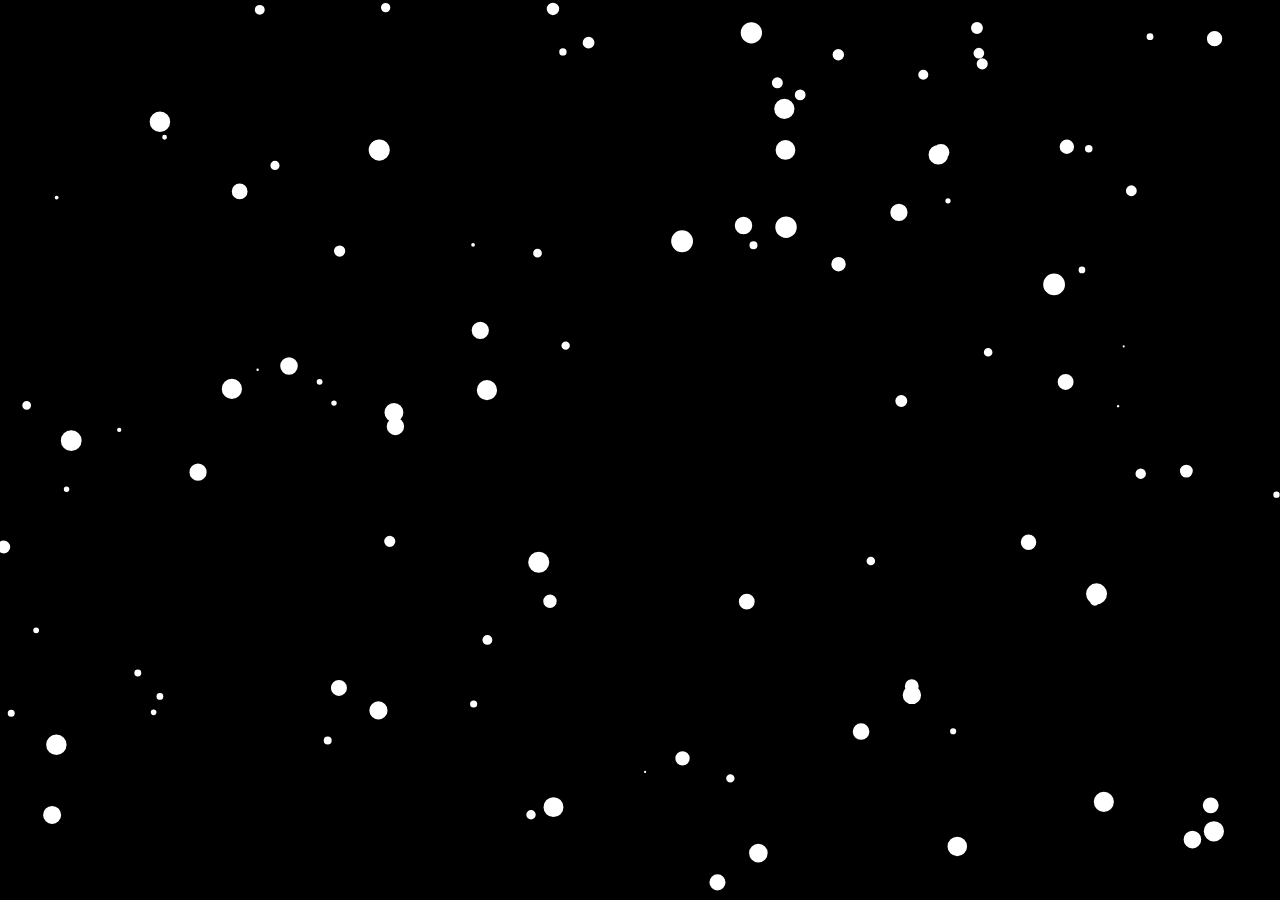
==== index.html @ 78fd3135 "first commit" ====
<!DOCTYPE html>
<html>

    <head>
        <meta charset="utf-8" />
        <title>Home page of MR. liujun </title>
        <script src="js/jquery-1.8.3.min.js"></script>
        <style type="text/css">
            * {
                margin: 0;
                padding: 0;
            }
            
            #mycanvas {
                background: black;
            }
        </style>
    </head>

    <body>
        <canvas id="mycanvas">
            您的浏览器不支持canvas画布
        </canvas>
        <script>
            //获取mycanvas画布
            var can = document.getElementById("mycanvas");
            var ctx = can.getContext("2d");
            //画布宽度
            var wid = window.innerWidth;
            //画布高度
            var hei = window.innerHeight;
            can.width = wid;
            can.height = hei;
            //雪花数目
            var snow = 100;
            //雪花坐标、半径
            var arr = []; //保存各圆坐标及半径
            for (var i = 0; i < snow; i++) {
                arr.push({
                    x: Math.random() * wid,
                    y: Math.random() * hei,
                    r: Math.random() * 10 + 1
                })
            }
            //画雪花
            function DrawSnow() {
                ctx.clearRect(0, 0, wid, hei);
                ctx.fillStyle = "white";
                ctx.beginPath();
                for (var i = 0; i < snow; i++) {
                    var p = arr[i];
                    ctx.moveTo(p.x, p.y);
                    ctx.arc(p.x, p.y, p.r, 0, 2 * Math.PI, false);
                }
                ctx.fill();
                SnowFall();
                ctx.closePath();
            }
            //雪花飘落
            function SnowFall() {
                for (var i = 0; i < snow; i++) {
                    var p = arr[i];
                    p.y += Math.random() * 2 + 1;
                    if (p.y > hei) {
                        p.y = 0;
                    }
                    p.x += Math.random() * 2 + 1;
                    if (p.x > wid) {
                        p.x = 0;
                    }
                }
            }
            setInterval(DrawSnow, 50);
        </script>
    </body>

</html>
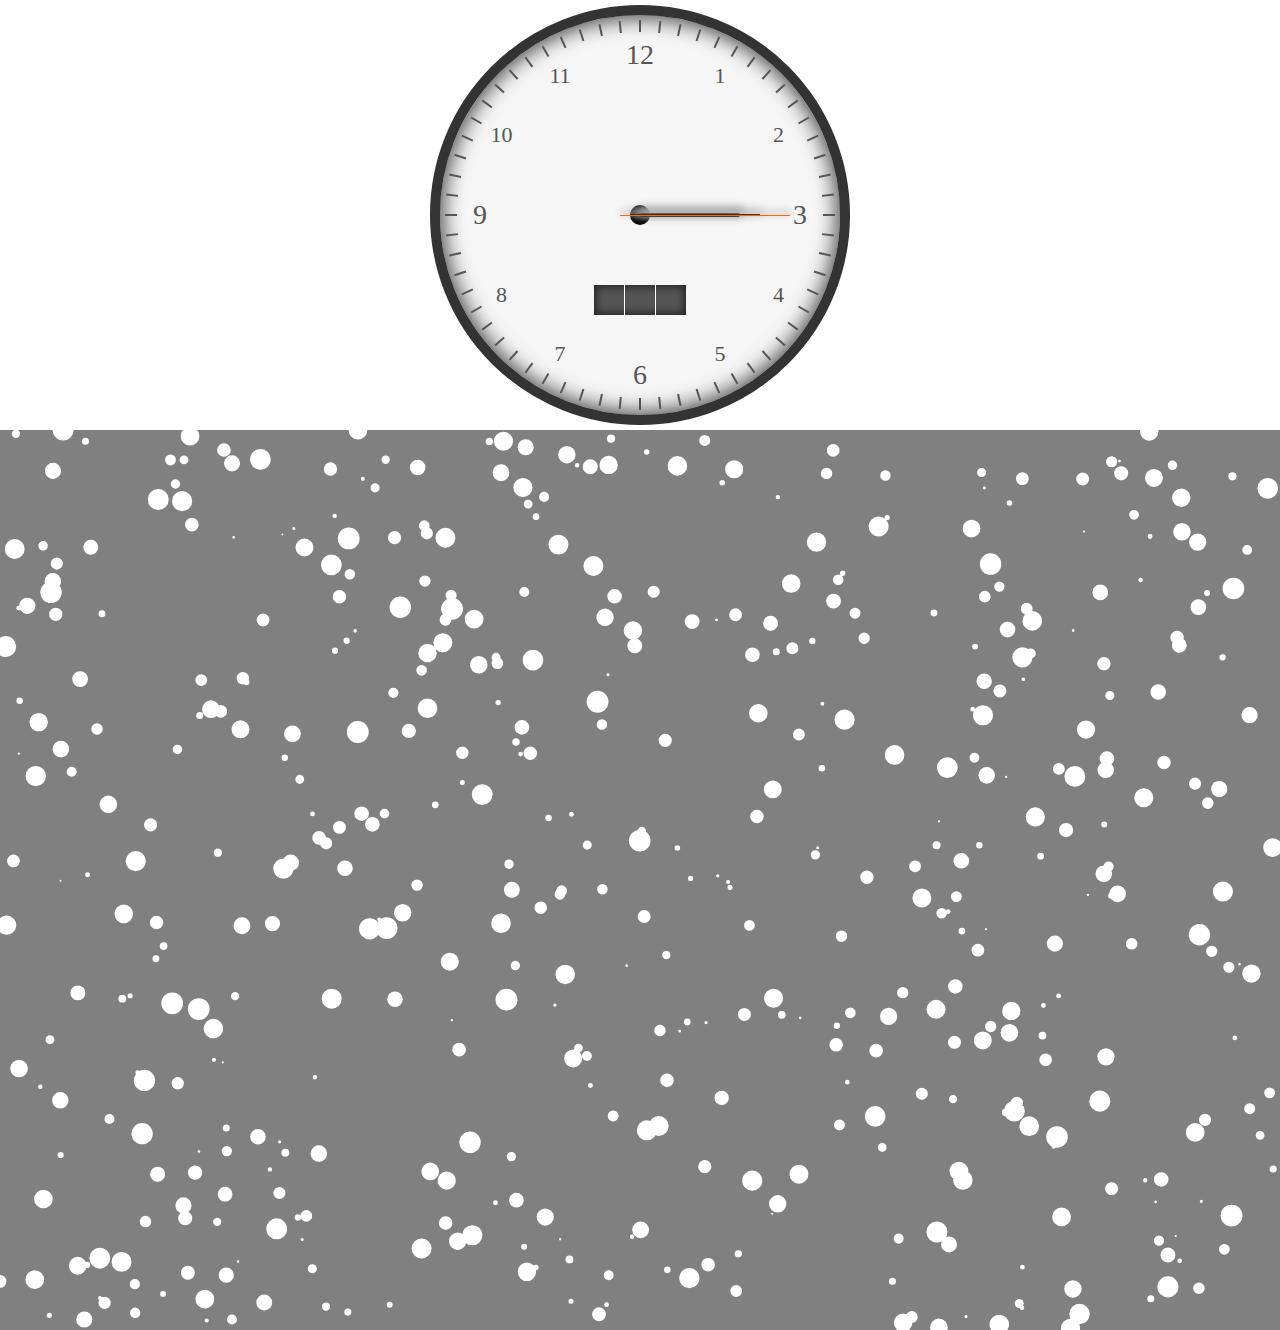
==== commit beb6dd7b: "second commit" ====
--- a/index.html
+++ b/index.html
@@ -10,17 +10,43 @@
                 margin: 0;
                 padding: 0;
             }
-            
             #mycanvas {
-                background: black;
+                background: gray;
+                position:absolute;
             }
         </style>
+
+     <link rel='stylesheet' href='clock.css' />
+
     </head>
 
-    <body>
+    <body id="background">
+
+    <div class="clock" id="clock">
+        <!-- 原点 -->
+        <div class="origin"></div>
+
+        <!-- 时分秒针 -->
+        <div class="clock-line hour-line" id="hour-line"></div>
+        <div class="clock-line minute-line" id="minute-line"></div>
+        <div class="clock-line second-line" id="second-line"></div>
+
+        <!-- 日期 -->
+        <div class="date-info" id="date-info"></div>
+        <!-- 时间 -->
+        <div class="time-info" >
+            <div class="time" id="hour-time"></div>
+            <div class="time" id="minute-time"></div>
+            <div class="time" id="second-time"></div>
+        </div>
+    </div>
+    <script type='text/javascript' src='clock.js'></script>
+    
+    <div class="space" id="space">
         <canvas id="mycanvas">
             您的浏览器不支持canvas画布
         </canvas>
+    </div>
         <script>
             //获取mycanvas画布
             var can = document.getElementById("mycanvas");
@@ -32,7 +58,7 @@
             can.width = wid;
             can.height = hei;
             //雪花数目
-            var snow = 100;
+            var snow = 500;
             //雪花坐标、半径
             var arr = []; //保存各圆坐标及半径
             for (var i = 0; i < snow; i++) {
@@ -72,6 +98,7 @@
             }
             setInterval(DrawSnow, 50);
         </script>
+
     </body>
 
 </html>
--- a/clock.css
+++ b/clock.css
@@ -0,0 +1,136 @@
+/* 全局 */
+*{
+    margin:0;
+    padding:0;
+}
+.clock{
+    width:400px;
+    height:400px;
+    border:10px solid #333;
+    box-shadow: 0px 0px 20px 3px #444 inset;
+    border-radius:210px;
+    position:relative;
+    margin:5px auto;
+    z-index:10;
+    background-color:#f6f6f6;
+}
+/* 时钟数字 */
+.clock-num{
+    width:40px;
+    height:40px;
+    font-size:22px;
+    text-align:center;
+    line-height:40px;
+    position:absolute;
+    z-index:8;
+    color:#555;
+    font-family:fantasy, 'Trebuchet MS';
+}
+.em_num{
+    font-size:28px;
+}
+/* 指针 */
+.clock-line{
+    position:absolute;
+    z-index:20;
+}
+.hour-line{width:100px;
+    height:4px;
+    top:198px;
+    left:200px;
+    background-color:#000;
+    border-radius:2px;
+    transform-origin:0 50%;
+    box-shadow:1px -3px 8px 3px #aaa;
+}
+.minute-line{
+    width:130px;
+    height:2px;
+    top:199px;
+    left:190px;
+    background-color:#000;
+    transform-origin:7.692% 50%;
+    box-shadow:1px -3px 8px 1px #aaa;
+}
+.second-line{
+    width:170px;
+    height:1px;
+    top:199.5px;
+    left:180px;
+    background-color:#f60;
+    transform-origin:11.765% 50%;
+    box-shadow:1px -3px 7px 1px #bbb;
+}
+/* 原点 */
+.origin{
+    width:20px;
+    height:20px;
+    border-radius:10px;
+    background-color:#000;
+    position:absolute;
+    top:190px;
+    left:190px;
+    z-index:14;
+}
+
+/* 日期 时间 */
+.date-info{
+    width:160px;
+    height:28px;
+    line-height:28px;
+    text-align:center;
+    position:absolute;
+    top:230px;
+    left:120px;
+    z-index:11;
+    color:#555;
+    font-weight:bold;
+    font-family:'微软雅黑';
+}
+.time-info{
+    width:92px;
+    height:30px;
+    line-height:30px;
+    text-align:center;
+    position:absolute;
+    top:270px;
+    left:154px;
+    z-index:11;
+    background-color:#555;
+    padding:0;
+    box-shadow:0px 0px 9px 2px #222 inset;
+}
+.time{
+    width:30px;
+    height:30px;
+    text-align:center;
+    float:left;
+    color:#fff;
+    font-weight:bold;
+}
+#minute-time{
+    border-left:1px solid #fff;
+    border-right:1px solid #fff;
+}
+
+/* 刻度 */
+.clock-scale{
+    width:195px;
+    height:2px;
+    transform-origin:0% 50%;
+    z-index:7;
+    position:absolute;
+    top:199px;
+    left:200px;
+}
+.scale-show{
+    width:12px;
+    height:2px;
+    background-color:#555;
+    float:left;
+}
+.scale-hidden{
+    width:183px;
+    height:2px;
+    float:left;
+}